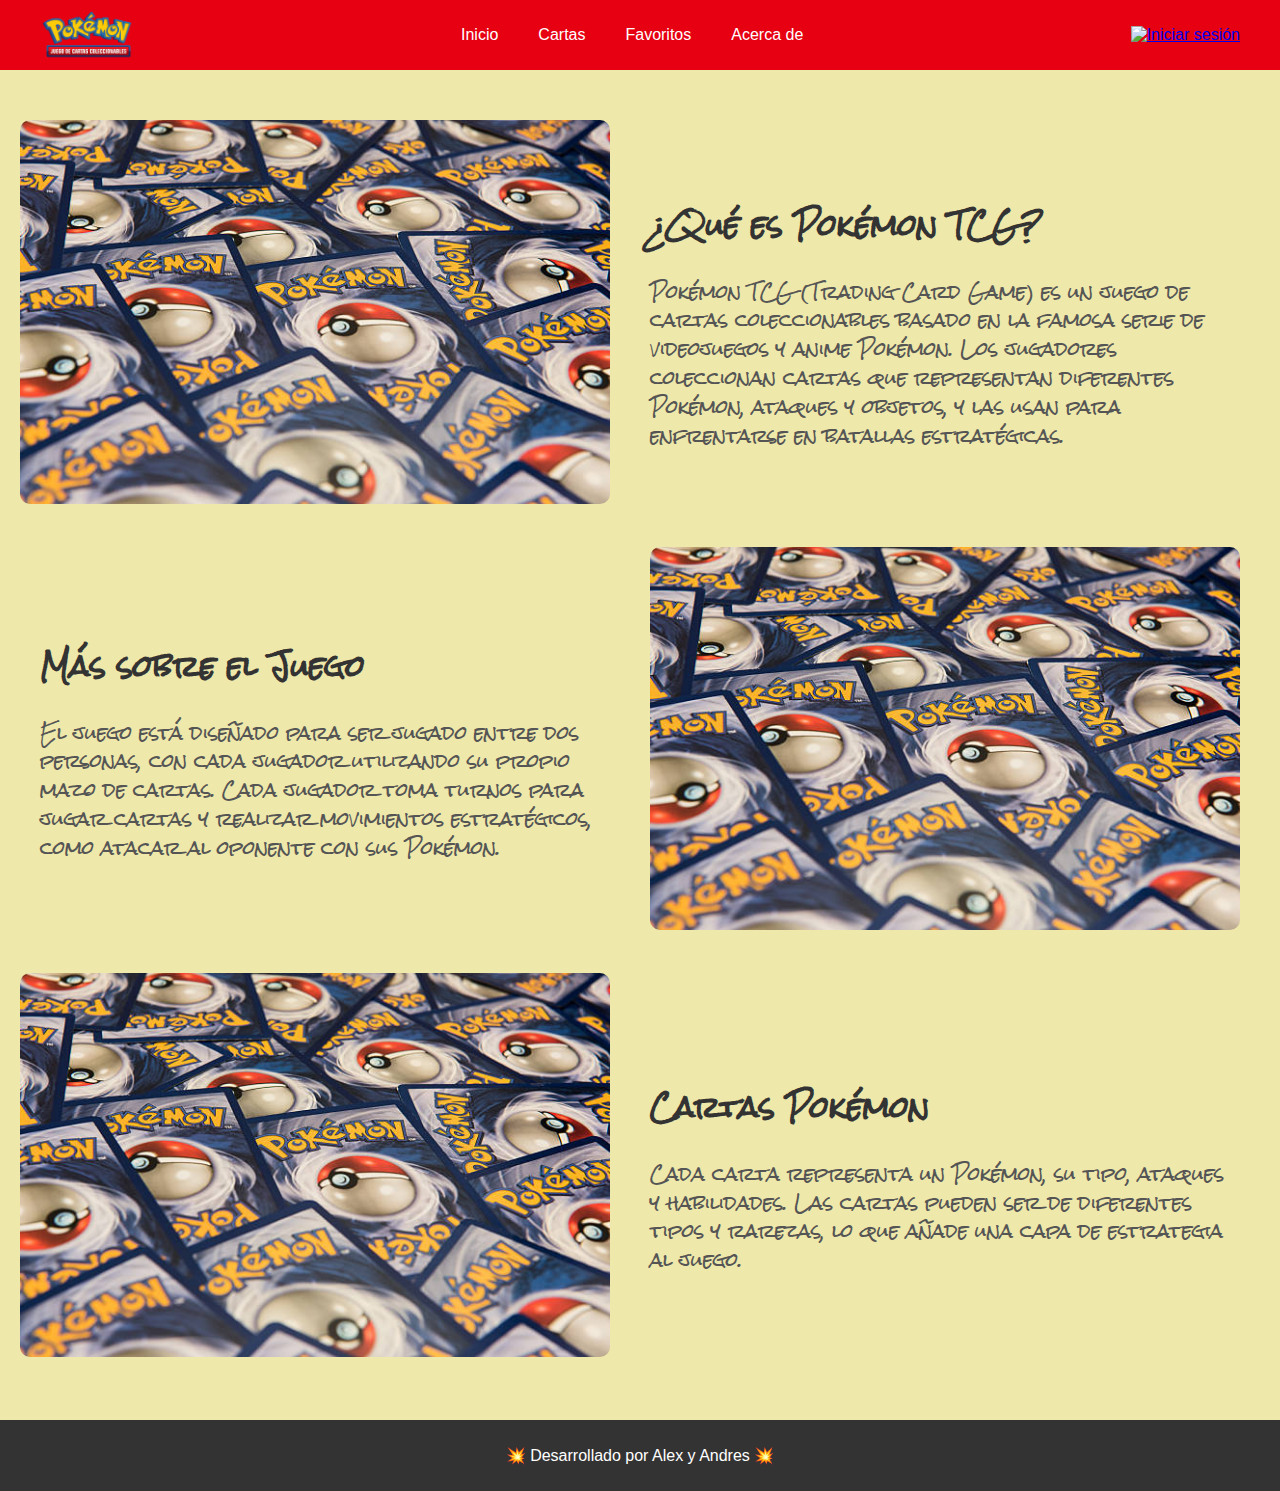
==== index.html @ 466ebd7d "Primer cmmit" ====
<!DOCTYPE html>
<html lang="es">
<head>
  <meta charset="UTF-8">
  <meta name="viewport" content="width=device-width, initial-scale=1.0">
  <title>Pokémon TCG App</title>
  <link href="https://fonts.googleapis.com/css2?family=Rock+Salt&display=swap" rel="stylesheet">

  <link rel="stylesheet" href="css/style.css">  
</head>
<body>
  <header>
    <div class="header-container">
      <!-- Logo centrado -->
      <img src="logo.png" alt="Logo" class="logo">
      
      <!-- Menú centrado -->
      <nav class="nav-menu">
        <a href="#">Inicio</a>
        <a href="cartas.html">Cartas</a>
        <a href="#">Favoritos</a>
        <a href="#">Acerca de</a>
      </nav>

      <!-- Icono de inicio de sesión a la derecha -->
      <div class="login-container">
        <a href="#" class="login-icon">
          <img src="login-icon.png" alt="Iniciar sesión" class="login-image">
        </a>
      </div>
    </div>
  </header>

  <main class="content-container "  style=" font-family: 'Rock Salt';">
    <!-- Primera sección: imagen a la izquierda, texto a la derecha -->
    <section class="section-flex">
      <div class="left">
        <img src="fondo.jpg" alt="Imagen de Pokémon TCG" class="section-image">
      </div>
      <div class="right">
        <h2>¿Qué es Pokémon TCG?</h2>
        <p>
          Pokémon TCG (Trading Card Game) es un juego de cartas coleccionables basado en la famosa serie de videojuegos y anime Pokémon.
          Los jugadores coleccionan cartas que representan diferentes Pokémon, ataques y objetos, y las usan para enfrentarse en batallas estratégicas.
        </p>
      </div>
    </section>
  
    <!-- Segunda sección: texto a la izquierda, imagen a la derecha -->
    <section class="section-flex reverse">
      <div class="left">
        <img src="fondo.jpg" alt="Imagen sobre Pokémon TCG" class="section-image">
       
      </div>
      <div class="right">
        <h2>Más sobre el Juego</h2>
        <p>
          El juego está diseñado para ser jugado entre dos personas, con cada jugador utilizando su propio mazo de cartas.
          Cada jugador toma turnos para jugar cartas y realizar movimientos estratégicos, como atacar al oponente con sus Pokémon.
        </p>
      </div>
    </section>
  
    <!-- Tercera sección: imagen a la izquierda, texto a la derecha -->
    <section class="section-flex">
      <div class="left">
        <img src="fondo.jpg" alt="Imagen de cartas Pokémon" class="section-image">
      </div>
      <div class="right">
        <h2>Cartas Pokémon</h2>
        <p>
          Cada carta representa un Pokémon, su tipo, ataques y habilidades. Las cartas pueden ser de diferentes tipos y rarezas, lo que añade una capa de estrategia al juego.
        </p>
      </div>
    </section>
  </main>
  
  

  <footer>
    <p>💥 Desarrollado por Alex y Andres 💥</p>
  </footer>

  <script src="script.js"></script>
</body>
</html>
---- css/style.css ----
/* Estilos generales */

:root {
    --pokemon-yellow: #F6C800;
    --pokemon-red: #E60012;
    --pokemon-black: #000000;
    --pokemon-white: 	#EEE8AA;
    --pokemon-light-blue: #70BFFF;
    --pokemon-light-green: #A8D08D;
}



body {
    font-family: Arial, sans-serif;
    margin: 0;
    padding: 0;
    background-color: var(--pokemon-white);
    color: var(--pokemon-black);
   
}

header {
    background-color: var(--pokemon-red);
    color: var(--pokemon-yellow);
    padding: 10px 20px;
    display: flex;
    justify-content: center;
    align-items: center;
}

.header-container {
    display: flex;
    justify-content: space-between;
    align-items: center;
    width: 100%;
    max-width: 1200px;
}

.logo {
    max-height: 50px;
    margin-right: auto;
}

.nav-menu {
    display: flex;
    gap: 20px;
    justify-content: center;
    flex-grow: 1;
}

.nav-menu a {
    color: white;
    text-decoration: none;
    padding: 10px;
    border-radius: 5px;
}

.nav-menu a:hover {
    background-color: #575757;
}

.login-container {
    margin-left: auto;
}

.login-icon {
    display: block;
}

.login-image {
    max-height: 40px;
}

.content-container {
    padding: 20px;
}

/* Estilos para las secciones con imágenes y texto */
.section-flex {
    display: flex;
    justify-content: space-between;
    align-items: center;
    margin: 30px 0;
}

/* Espaciado entre la imagen y el texto */
.section-flex .left, .section-flex .right {
    flex: 1;
    margin-right: 20px;  /* Separación a la derecha de la imagen */
}

.section-flex .left {
    margin-right: 20px;  /* Separación entre la imagen (izquierda) y el texto (derecha) */
}

.section-flex .right {
    margin-left: 20px;  /* Separación entre el texto (derecha) y la imagen (izquierda) */
}

/* Asegurando que las imágenes cubran su contenedor correctamente */
.section-flex .section-image {
    width: 100%;
    height: auto;
    border-radius: 10px;
    object-fit: cover;
}

/* Orden invertido para la segunda sección (imagen a la derecha y texto a la izquierda) */
.section-flex.reverse {
    flex-direction: row-reverse;
}

/* Estilo para los textos */
.section-flex h2 {
    font-size: 28px;
    color: #333;
    margin-bottom: 20px;
}

.section-flex p {
    font-size: 18px;
    line-height: 1.6;
    color: #555;
}
footer{
    background-color: #333;
    color: white;
    padding: 10px 20px;
    display: flex;
    justify-content: center;
    align-items: center;

}
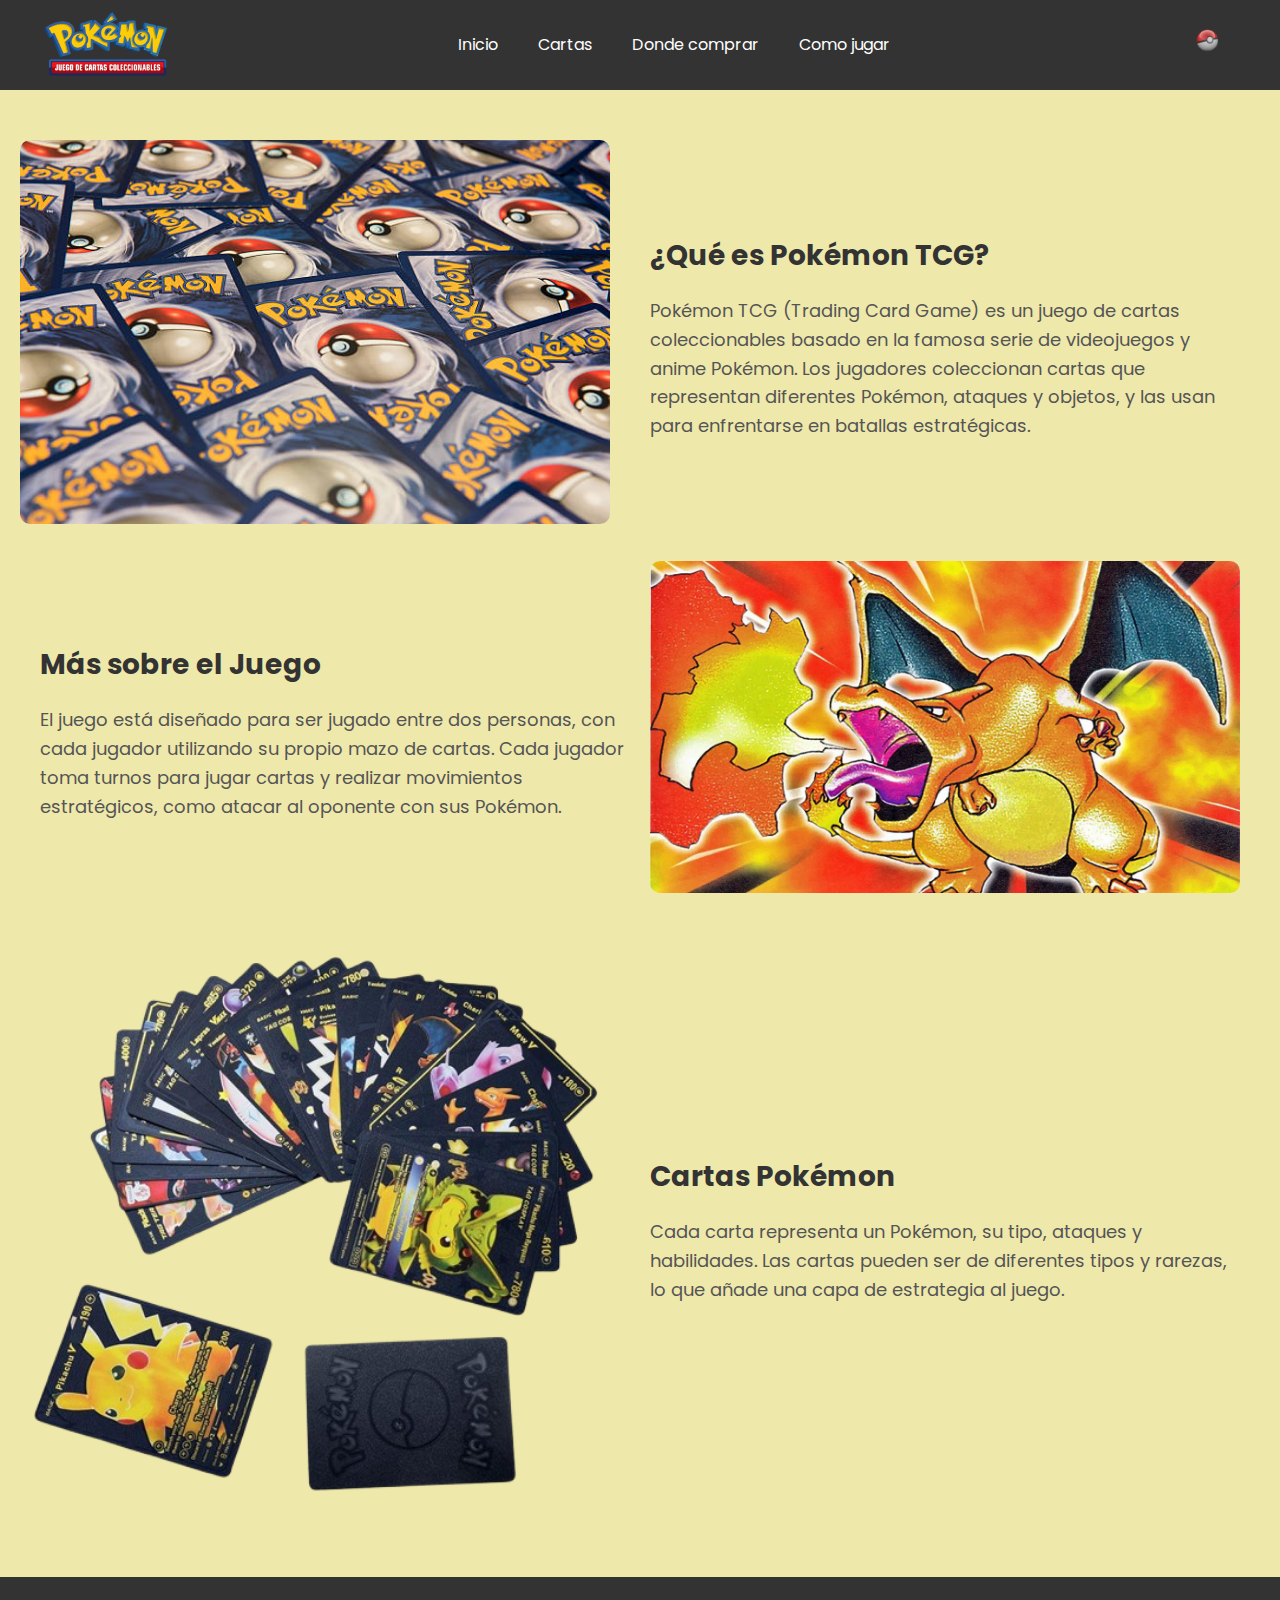
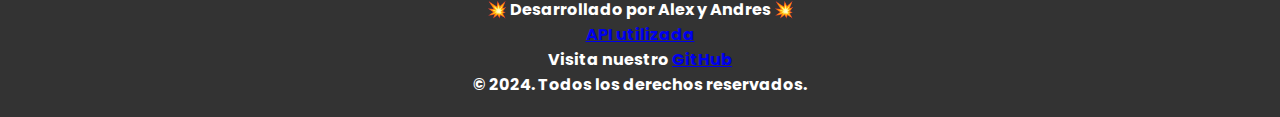
==== commit ae9bdb2c: "ultimo commit" ====
--- a/index.html
+++ b/index.html
@@ -5,37 +5,39 @@
   <meta name="viewport" content="width=device-width, initial-scale=1.0">
   <title>Pokémon TCG App</title>
   <link href="https://fonts.googleapis.com/css2?family=Rock+Salt&display=swap" rel="stylesheet">
+  <link href="https://fonts.googleapis.com/css2?family=Poppins:wght@400;600&display=swap" rel="stylesheet">
 
-  <link rel="stylesheet" href="css/style.css">  
+
+  <link rel="stylesheet" href="../css/style.css">  
 </head>
 <body>
   <header>
     <div class="header-container">
       <!-- Logo centrado -->
-      <img src="logo.png" alt="Logo" class="logo">
+      <img src="../img/logo.png" alt="Logo" class="logo">
       
       <!-- Menú centrado -->
       <nav class="nav-menu">
-        <a href="#">Inicio</a>
-        <a href="cartas.html">Cartas</a>
-        <a href="#">Favoritos</a>
-        <a href="#">Acerca de</a>
+        <a href="index.html">Inicio</a>
+        <a href="html/cartas.html">Cartas</a>
+        <a href="html/comprocarta.html">Donde comprar</a>
+        <a href="html/comojugar.html">Como jugar</a>
       </nav>
 
       <!-- Icono de inicio de sesión a la derecha -->
       <div class="login-container">
-        <a href="#" class="login-icon">
-          <img src="login-icon.png" alt="Iniciar sesión" class="login-image">
+        <a href="https://www.pokemon.com/es" class="login-icon">
+          <img src="../img/hola.png" alt="Iniciar sesión" class="login-image">
         </a>
       </div>
     </div>
   </header>
 
-  <main class="content-container "  style=" font-family: 'Rock Salt';">
+  <main class="content-container "  style=" font-family: 'Poppins', sans-serif;">
     <!-- Primera sección: imagen a la izquierda, texto a la derecha -->
     <section class="section-flex">
       <div class="left">
-        <img src="fondo.jpg" alt="Imagen de Pokémon TCG" class="section-image">
+        <img src="../img/fondo.jpg" alt="Imagen de Pokémon TCG" class="section-image">
       </div>
       <div class="right">
         <h2>¿Qué es Pokémon TCG?</h2>
@@ -49,7 +51,7 @@
     <!-- Segunda sección: texto a la izquierda, imagen a la derecha -->
     <section class="section-flex reverse">
       <div class="left">
-        <img src="fondo.jpg" alt="Imagen sobre Pokémon TCG" class="section-image">
+        <img src="../img/foto1.jpeg " alt="Imagen sobre Pokémon TCG" class="section-image">
        
       </div>
       <div class="right">
@@ -64,7 +66,7 @@
     <!-- Tercera sección: imagen a la izquierda, texto a la derecha -->
     <section class="section-flex">
       <div class="left">
-        <img src="fondo.jpg" alt="Imagen de cartas Pokémon" class="section-image">
+        <img src="../img/foto2.png" alt="Imagen de cartas Pokémon" class="section-image">
       </div>
       <div class="right">
         <h2>Cartas Pokémon</h2>
@@ -77,10 +79,15 @@
   
   
 
-  <footer>
+  <footer >
     <p>💥 Desarrollado por Alex y Andres 💥</p>
-  </footer>
+    <p><a href=" https://pokemontcg.io/" target="_blank">API utilizada</a></p>
+    <p>Visita nuestro <a href="https://github.com/alexmo05" target="_blank">GitHub</a></p>
+    <p>&copy; 2024. Todos los derechos reservados.</p>
+</footer>
 
-  <script src="script.js"></script>
+
+  <script src="../js/script.js"></script>
+  
 </body>
 </html>
--- a/css/style.css
+++ b/css/style.css
@@ -17,18 +17,19 @@
     padding: 0;
     background-color: var(--pokemon-white);
     color: var(--pokemon-black);
+    font-family: 'Poppins', sans-serif;
    
 }
 
 header {
-    background-color: var(--pokemon-red);
-    color: var(--pokemon-yellow);
+    background-color: #333;
+    color: white;
     padding: 10px 20px;
     display: flex;
     justify-content: center;
     align-items: center;
+    
 }
-
 .header-container {
     display: flex;
     justify-content: space-between;
@@ -38,7 +39,7 @@
 }
 
 .logo {
-    max-height: 50px;
+    max-height: 70px;
     margin-right: auto;
 }
 
@@ -123,13 +124,15 @@
     line-height: 1.6;
     color: #555;
 }
-footer{
+footer {
     background-color: #333;
     color: white;
-    padding: 10px 20px;
-    display: flex;
-    justify-content: center;
-    align-items: center;
-
-}
-
+    padding: 20px;
+    text-align: center;
+    font-size: 1em;
+  }
+  
+  footer p {
+    margin: 0;
+    font-weight: bold;
+  }